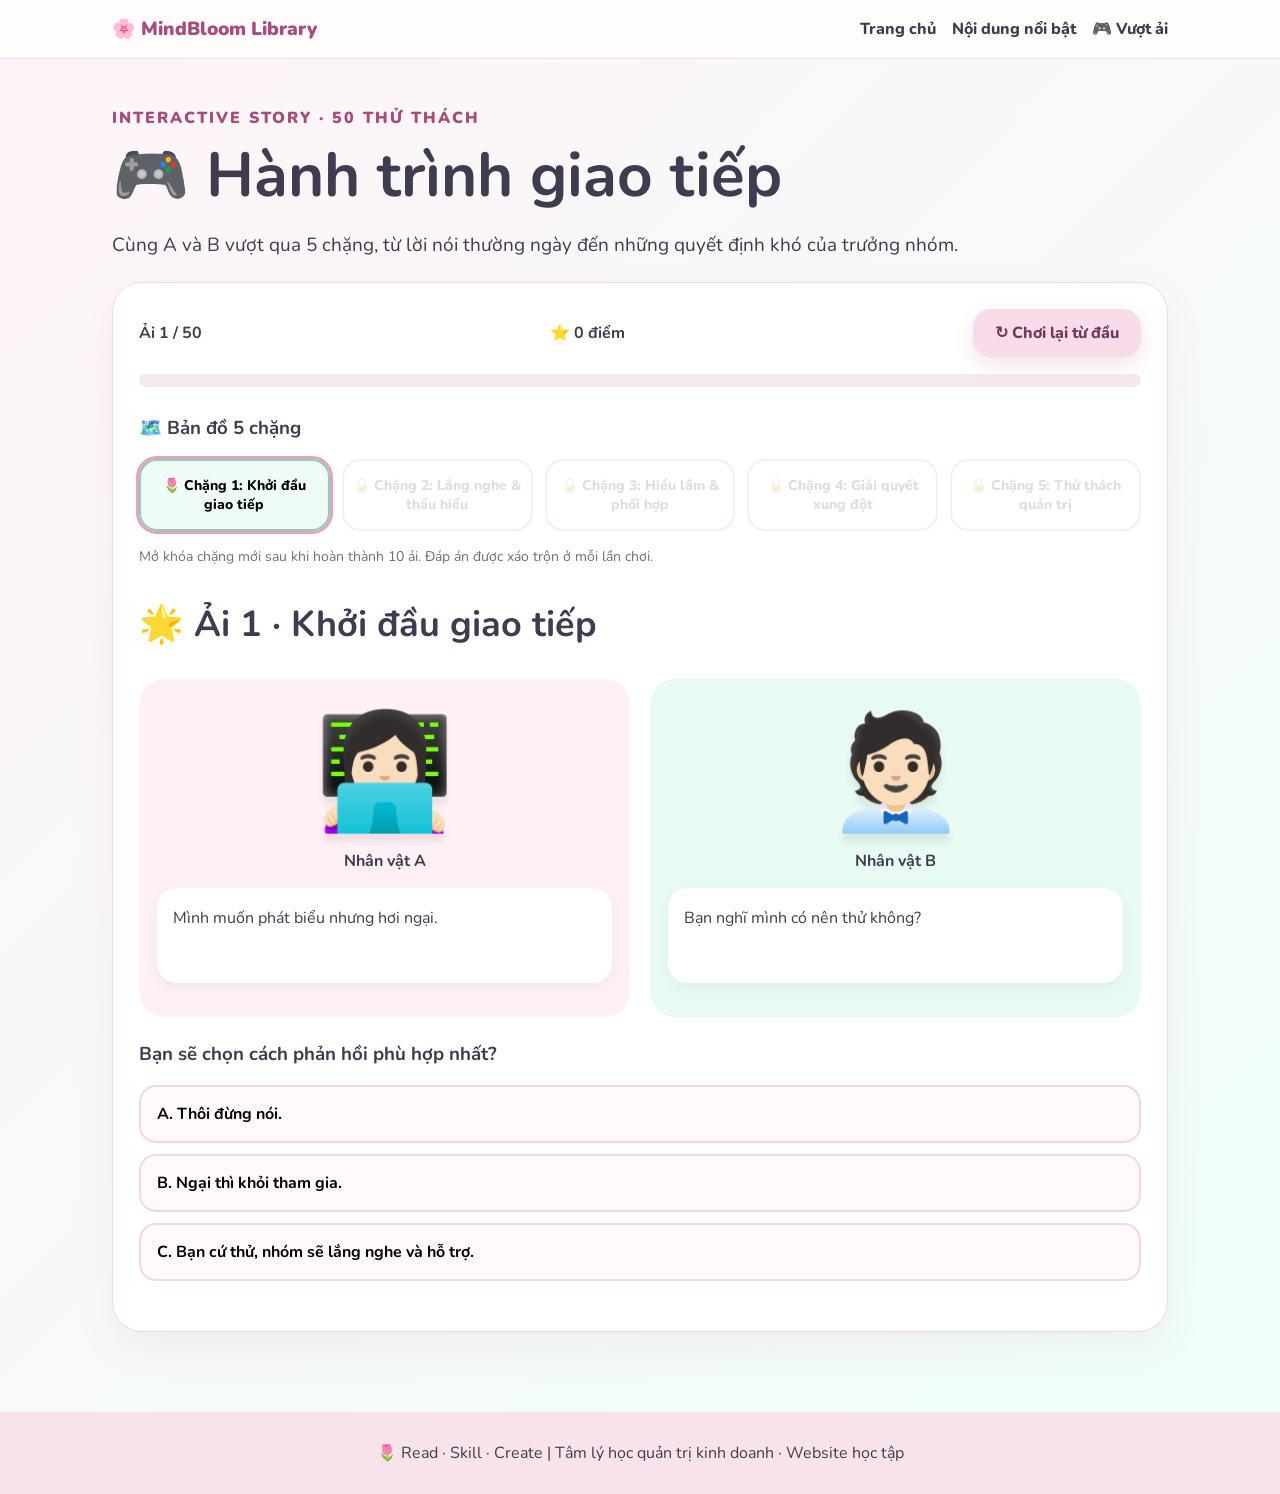
==== trochoi.html @ 88049e15 "Add files via upload" ====
<!doctype html><html lang="vi"><head><meta charset="UTF-8"><meta name="viewport" content="width=device-width,initial-scale=1"><title>Trò chơi vượt ải | MindBloom</title><link rel="stylesheet" href="style.css"></head><body><header><nav class="nav"><a class="brand" href="index.html">🌸 MindBloom Library</a><div class="links"><a href="index.html">Trang chủ</a><a href="noidung.html">Nội dung nổi bật</a><a href="trochoi.html">🎮 Vượt ải</a></div></nav></header><main><div class="eyebrow">Interactive story · 50 thử thách</div><h1>🎮 Hành trình giao tiếp</h1><p class="lead">Cùng A và B vượt qua 5 chặng, từ lời nói thường ngày đến những quyết định khó của trưởng nhóm.</p><section class="game-panel"><div class="game-top"><b id="status">Ải 1 / 50</b><b id="score">⭐ 0 điểm</b><button class="btn soft" id="reset">↻ Chơi lại từ đầu</button></div><div class="bar"><span id="progress" style="width:2%"></span></div><h3>🗺️ Bản đồ 5 chặng</h3><div class="levelgrid" id="levels"></div><p class="note">Mở khóa chặng mới sau khi hoàn thành 10 ải. Đáp án được xáo trộn ở mỗi lần chơi.</p><div id="scene" class="fade"><h2 id="heading">Ải 1</h2><div class="stage"><div class="character"><div class="avatar">👩🏻‍💻</div><b>Nhân vật A</b><p class="speech" id="a"></p></div><div class="character"><div class="avatar">🧑🏻‍💼</div><b>Nhân vật B</b><p class="speech" id="b"></p></div></div><h3 id="question"></h3><div class="answers" id="answers"></div><div id="feedback" class="feedback hidden" aria-live="polite"></div><div class="actions"><button class="btn mint hidden" id="next">Tiếp tục →</button></div></div><div id="finish" class="hidden"><h2>🏆 Hoàn thành 50 ải!</h2><p id="result"></p><button class="btn" id="again">Chơi lại với đáp án mới</button></div></section></main><footer>🌷 Read · Skill · Create | Tâm lý học quản trị kinh doanh · Website học tập</footer><script src="data.js"></script><script>
const $=id=>document.getElementById(id),levels=['Khởi đầu giao tiếp','Lắng nghe & thấu hiểu','Hiểu lầm & phối hợp','Giải quyết xung đột','Thử thách quản trị'];
let index=0,score=0,answered=false,order=[];const shuffle=a=>{let b=[...a];for(let i=b.length-1;i>0;i--){let j=Math.floor(Math.random()*(i+1));[b[i],b[j]]=[b[j],b[i]]}return b};
function load(){try{let s=JSON.parse(localStorage.getItem('mindbloom50'));if(s&&s.index>=0&&s.index<=50&&Array.isArray(s.order)&&s.order.length===50){index=s.index;score=s.score;order=s.order;return}}catch(e){}reset(false)}
function reset(render=true){index=0;score=0;order=[];for(let k=0;k<5;k++)order.push(...shuffle(Array.from({length:10},(_,j)=>k*10+j)));save();if(render)draw()}
function save(){try{localStorage.setItem('mindbloom50',JSON.stringify({index,score,order}))}catch(e){}}
function map(){let max=Math.min(4,Math.floor(index/10));$('levels').innerHTML='';levels.forEach((name,i)=>{let b=document.createElement('button');b.className='levelbtn '+(i<=max?'open ':'')+(i===Math.min(4,Math.floor(index/10))?'active':'');b.disabled=i>max;b.textContent=(i>max?'🔒 ':'🌷 ')+`Chặng ${i+1}: ${name}`;b.onclick=()=>{if(i*10<=index){index=i*10;save();draw()}};$('levels').append(b)})}
function draw(){map();$('score').textContent='⭐ '+score+' điểm';$('progress').style.width=(index/50*100)+'%';$('status').textContent=index>=50?'Đã hoàn thành':`Ải ${index+1} / 50`;if(index>=50){$('scene').classList.add('hidden');$('finish').classList.remove('hidden');$('result').textContent=`Em đạt ${score}/50 điểm. Chơi lại để luyện phản xạ giao tiếp tốt hơn nhé!`;return}$('scene').classList.remove('hidden');$('finish').classList.add('hidden');$('feedback').classList.add('hidden');$('next').classList.add('hidden');answered=false;let s=SCENARIOS[order[index]];$('heading').textContent=`🌟 Ải ${index+1} · ${levels[Math.floor(index/10)]}`;$('a').textContent=s.a;$('b').textContent=s.b;$('question').textContent=s.q;$('answers').innerHTML='';shuffle(s.opts.map((t,i)=>({t,correct:i===0}))).forEach((o,i)=>{let btn=document.createElement('button');btn.className='option';btn.textContent=String.fromCharCode(65+i)+'. '+o.t;btn.onclick=()=>choose(o,btn,s);$('answers').append(btn)})}
function choose(o,btn,s){if(answered)return;answered=true;if(o.correct)score++;document.querySelectorAll('.option').forEach(b=>{b.disabled=true;if(b.textContent.slice(3)===s.opts[0])b.classList.add('correct')});if(!o.correct)btn.classList.add('wrong');$('feedback').textContent=(o.correct?'✅ Chính xác! ':'💡 Chưa phù hợp. ')+s.why+' Cách phản hồi gợi ý: “'+s.opts[0]+'”';$('feedback').classList.remove('hidden');$('next').classList.remove('hidden');$('score').textContent='⭐ '+score+' điểm';save()}
$('next').onclick=()=>{index++;save();draw();$('scene').scrollIntoView({behavior:'smooth',block:'start'})};$('reset').onclick=()=>{if(confirm('Bắt đầu lại và xáo trộn các đáp án?'))reset()};$('again').onclick=()=>reset();load();draw();
</script></body></html>
---- style.css ----
@import url('https://fonts.googleapis.com/css2?family=Nunito:wght@400;600;700;800;900&display=swap');:root{--pink:#f7cddd;--mint:#c5f0e1;--ink:#403b50;--accent:#b65383;--white:#fffdfb}*{box-sizing:border-box}body{margin:0;font-family:Nunito,Arial,sans-serif;color:var(--ink);background:linear-gradient(135deg,#fff4f8,#effff9)}header{position:sticky;top:0;z-index:9;background:#fffdfbef;backdrop-filter:blur(12px);border-bottom:1px solid #f3d9e5}.nav{max-width:1100px;margin:auto;padding:16px 22px;display:flex;justify-content:space-between;align-items:center;gap:14px}.brand{font-size:19px;font-weight:900;color:#a74c7c;text-decoration:none}.links{display:flex;gap:16px;flex-wrap:wrap}.links a{color:var(--ink);text-decoration:none;font-weight:800}.links a:hover{color:var(--accent)}main{max-width:1100px;margin:auto;padding:48px 22px 80px}.hero{display:grid;grid-template-columns:1.2fr .8fr;gap:30px;align-items:center;min-height:440px}.eyebrow{color:#a74c7c;font-weight:900;letter-spacing:2px;text-transform:uppercase}h1{font-size:clamp(34px,5vw,62px);line-height:1.12;margin:12px 0}h2{font-size:clamp(25px,3vw,36px)}p{line-height:1.75}.lead{font-size:19px}.btn{border:0;background:#b65383;color:white;padding:13px 22px;border-radius:18px;font:800 16px Nunito;cursor:pointer;text-decoration:none;display:inline-block;box-shadow:0 8px 20px #b6538329;transition:.2s}.btn:hover{transform:translateY(-3px)}.btn.mint{background:#74bfa9;color:#173e36}.btn.soft{background:#f9dce9;color:#713957}.actions{display:flex;gap:12px;flex-wrap:wrap;margin-top:24px}.book{margin:auto;width:min(290px,90%);aspect-ratio:3/4;background:linear-gradient(145deg,#f9d0df,#e6a9c5);border-radius:9px 22px 22px 9px;box-shadow:18px 20px 0 #bfead9,20px 28px 32px #9d7c8a40;display:flex;flex-direction:column;justify-content:center;text-align:center;padding:24px;border-left:12px solid #bd7096;transform:rotate(-5deg);animation:float 4s ease-in-out infinite}.book strong{font-size:29px;line-height:1.25}.book small{margin-top:20px}.section{margin-top:70px}.cards{display:grid;grid-template-columns:repeat(3,1fr);gap:18px}.card{background:#fff;border:1px solid #f4e3ea;border-radius:25px;padding:25px;box-shadow:0 12px 30px #956a7b12;transition:.2s}.card:hover{transform:translateY(-5px)}.card h3{margin:8px 0}.pill{display:inline-block;background:#d7f5e9;border-radius:50px;padding:6px 13px;font-weight:800;font-size:13px}.topic{margin:16px 0}.topic summary{cursor:pointer;font-size:18px;font-weight:900}.topic p{margin-bottom:0}.game-panel{background:white;border-radius:30px;padding:26px;border:1px solid #f3d8e5;box-shadow:0 16px 40px #b6538315}.game-top{display:flex;justify-content:space-between;align-items:center;gap:10px;flex-wrap:wrap}.bar{height:13px;border-radius:20px;background:#f5e8ee;overflow:hidden;margin:17px 0 28px}.bar span{display:block;height:100%;background:linear-gradient(90deg,#ef9fc4,#8ed9bf);transition:width .4s}.stage{display:grid;grid-template-columns:1fr 1fr;gap:20px;margin:24px 0}.character{text-align:center;background:#fff0f5;border-radius:25px;padding:18px;position:relative;animation:pop .5s}.character:nth-child(2){background:#e7fbf2}.avatar{font-size:clamp(62px,9vw,112px);filter:drop-shadow(0 8px 3px #00000012);animation:float 3.4s ease-in-out infinite}.character:nth-child(2) .avatar{animation-delay:.6s}.speech{background:#fff;border-radius:20px;padding:16px;min-height:95px;box-shadow:0 5px 15px #0000000b;text-align:left}.answers{display:grid;gap:11px}.option{border:2px solid #f1d8e3;border-radius:17px;background:#fff9fc;text-align:left;padding:16px;font:700 16px Nunito;cursor:pointer;transition:.2s}.option:hover:not(:disabled){border-color:#b65383;transform:translateX(4px)}.option:disabled{cursor:default}.option.correct{background:#ddf7ea;border-color:#5aa98b}.option.wrong{background:#ffe5e8;border-color:#e88899}.feedback{padding:18px;background:#f3fbf7;border-radius:18px;margin-top:17px}.hidden{display:none!important}.levelgrid{display:grid;grid-template-columns:repeat(5,1fr);gap:12px}.levelbtn{border:2px solid #efd8e3;border-radius:18px;padding:15px 8px;background:white;cursor:pointer;font:800 14px Nunito}.levelbtn:disabled{opacity:.45;cursor:not-allowed}.levelbtn.open{border-color:#8ccfb7;background:#effdf6}.levelbtn.active{outline:3px solid #e6a1c1}.note{font-size:14px;color:#756c7c}footer{text-align:center;padding:30px;background:#f9e3eb}.fade{animation:pop .5s}@keyframes pop{from{opacity:0;transform:translateY(12px)}to{opacity:1;transform:translateY(0)}}@keyframes float{50%{transform:translateY(-9px)}}@media(max-width:700px){.hero{grid-template-columns:1fr}.cards{grid-template-columns:1fr}.levelgrid{grid-template-columns:repeat(2,1fr)}.nav{flex-direction:column}.stage{gap:9px}.character{padding:10px}.speech{padding:11px;font-size:14px}.game-panel{padding:16px}main{padding-top:30px}}
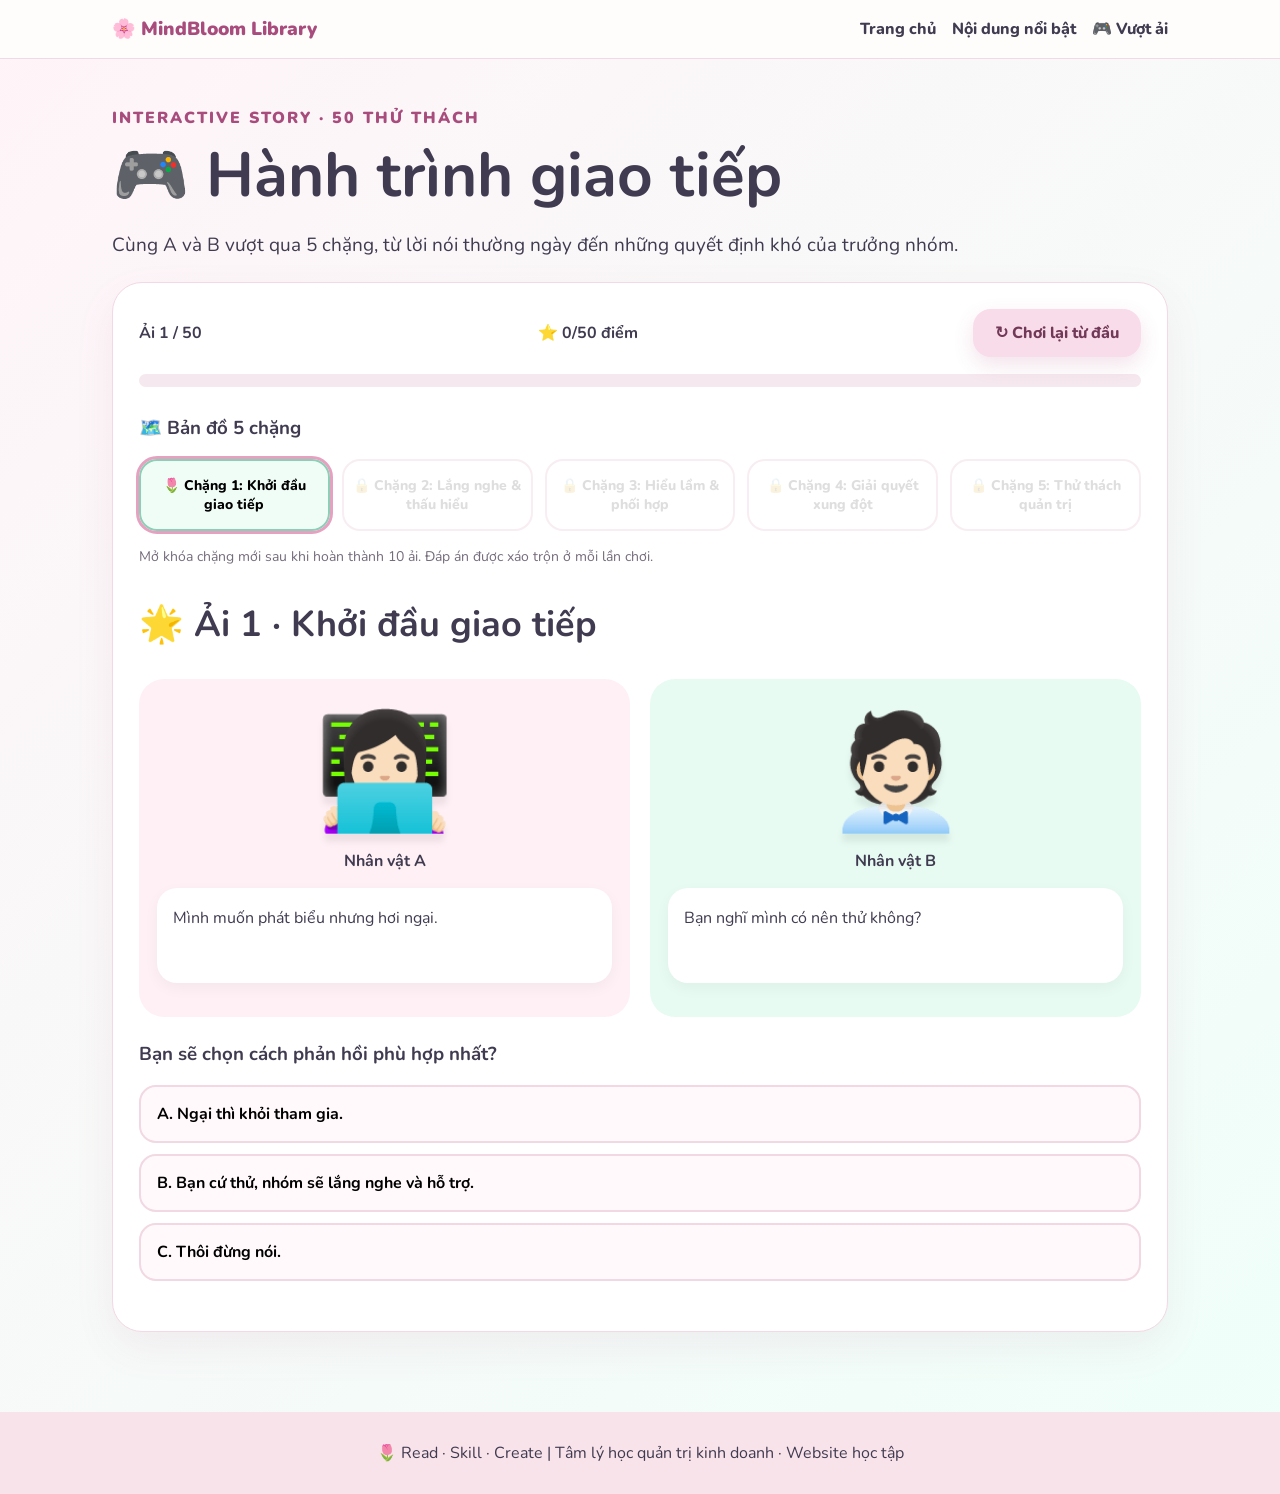
==== commit 0f602360: "Update trochoi.html" ====
--- a/trochoi.html
+++ b/trochoi.html
@@ -1,11 +1,295 @@
 <!doctype html><html lang="vi"><head><meta charset="UTF-8"><meta name="viewport" content="width=device-width,initial-scale=1"><title>Trò chơi vượt ải | MindBloom</title><link rel="stylesheet" href="style.css"></head><body><header><nav class="nav"><a class="brand" href="index.html">🌸 MindBloom Library</a><div class="links"><a href="index.html">Trang chủ</a><a href="noidung.html">Nội dung nổi bật</a><a href="trochoi.html">🎮 Vượt ải</a></div></nav></header><main><div class="eyebrow">Interactive story · 50 thử thách</div><h1>🎮 Hành trình giao tiếp</h1><p class="lead">Cùng A và B vượt qua 5 chặng, từ lời nói thường ngày đến những quyết định khó của trưởng nhóm.</p><section class="game-panel"><div class="game-top"><b id="status">Ải 1 / 50</b><b id="score">⭐ 0 điểm</b><button class="btn soft" id="reset">↻ Chơi lại từ đầu</button></div><div class="bar"><span id="progress" style="width:2%"></span></div><h3>🗺️ Bản đồ 5 chặng</h3><div class="levelgrid" id="levels"></div><p class="note">Mở khóa chặng mới sau khi hoàn thành 10 ải. Đáp án được xáo trộn ở mỗi lần chơi.</p><div id="scene" class="fade"><h2 id="heading">Ải 1</h2><div class="stage"><div class="character"><div class="avatar">👩🏻‍💻</div><b>Nhân vật A</b><p class="speech" id="a"></p></div><div class="character"><div class="avatar">🧑🏻‍💼</div><b>Nhân vật B</b><p class="speech" id="b"></p></div></div><h3 id="question"></h3><div class="answers" id="answers"></div><div id="feedback" class="feedback hidden" aria-live="polite"></div><div class="actions"><button class="btn mint hidden" id="next">Tiếp tục →</button></div></div><div id="finish" class="hidden"><h2>🏆 Hoàn thành 50 ải!</h2><p id="result"></p><button class="btn" id="again">Chơi lại với đáp án mới</button></div></section></main><footer>🌷 Read · Skill · Create | Tâm lý học quản trị kinh doanh · Website học tập</footer><script src="data.js"></script><script>
-const $=id=>document.getElementById(id),levels=['Khởi đầu giao tiếp','Lắng nghe & thấu hiểu','Hiểu lầm & phối hợp','Giải quyết xung đột','Thử thách quản trị'];
-let index=0,score=0,answered=false,order=[];const shuffle=a=>{let b=[...a];for(let i=b.length-1;i>0;i--){let j=Math.floor(Math.random()*(i+1));[b[i],b[j]]=[b[j],b[i]]}return b};
-function load(){try{let s=JSON.parse(localStorage.getItem('mindbloom50'));if(s&&s.index>=0&&s.index<=50&&Array.isArray(s.order)&&s.order.length===50){index=s.index;score=s.score;order=s.order;return}}catch(e){}reset(false)}
-function reset(render=true){index=0;score=0;order=[];for(let k=0;k<5;k++)order.push(...shuffle(Array.from({length:10},(_,j)=>k*10+j)));save();if(render)draw()}
-function save(){try{localStorage.setItem('mindbloom50',JSON.stringify({index,score,order}))}catch(e){}}
-function map(){let max=Math.min(4,Math.floor(index/10));$('levels').innerHTML='';levels.forEach((name,i)=>{let b=document.createElement('button');b.className='levelbtn '+(i<=max?'open ':'')+(i===Math.min(4,Math.floor(index/10))?'active':'');b.disabled=i>max;b.textContent=(i>max?'🔒 ':'🌷 ')+`Chặng ${i+1}: ${name}`;b.onclick=()=>{if(i*10<=index){index=i*10;save();draw()}};$('levels').append(b)})}
-function draw(){map();$('score').textContent='⭐ '+score+' điểm';$('progress').style.width=(index/50*100)+'%';$('status').textContent=index>=50?'Đã hoàn thành':`Ải ${index+1} / 50`;if(index>=50){$('scene').classList.add('hidden');$('finish').classList.remove('hidden');$('result').textContent=`Em đạt ${score}/50 điểm. Chơi lại để luyện phản xạ giao tiếp tốt hơn nhé!`;return}$('scene').classList.remove('hidden');$('finish').classList.add('hidden');$('feedback').classList.add('hidden');$('next').classList.add('hidden');answered=false;let s=SCENARIOS[order[index]];$('heading').textContent=`🌟 Ải ${index+1} · ${levels[Math.floor(index/10)]}`;$('a').textContent=s.a;$('b').textContent=s.b;$('question').textContent=s.q;$('answers').innerHTML='';shuffle(s.opts.map((t,i)=>({t,correct:i===0}))).forEach((o,i)=>{let btn=document.createElement('button');btn.className='option';btn.textContent=String.fromCharCode(65+i)+'. '+o.t;btn.onclick=()=>choose(o,btn,s);$('answers').append(btn)})}
-function choose(o,btn,s){if(answered)return;answered=true;if(o.correct)score++;document.querySelectorAll('.option').forEach(b=>{b.disabled=true;if(b.textContent.slice(3)===s.opts[0])b.classList.add('correct')});if(!o.correct)btn.classList.add('wrong');$('feedback').textContent=(o.correct?'✅ Chính xác! ':'💡 Chưa phù hợp. ')+s.why+' Cách phản hồi gợi ý: “'+s.opts[0]+'”';$('feedback').classList.remove('hidden');$('next').classList.remove('hidden');$('score').textContent='⭐ '+score+' điểm';save()}
-$('next').onclick=()=>{index++;save();draw();$('scene').scrollIntoView({behavior:'smooth',block:'start'})};$('reset').onclick=()=>{if(confirm('Bắt đầu lại và xáo trộn các đáp án?'))reset()};$('again').onclick=()=>reset();load();draw();
-</script></body></html>+const $ = id => document.getElementById(id);
+
+const levels = [
+  'Khởi đầu giao tiếp',
+  'Lắng nghe & thấu hiểu',
+  'Hiểu lầm & phối hợp',
+  'Giải quyết xung đột',
+  'Thử thách quản trị'
+];
+
+const TOTAL = 50;
+const KEY = 'mindbloom50_v3';
+
+let index = 0;
+let score = 0;
+let answered = false;
+let order = [];
+let results = {};
+let unlocked = 0;
+
+function shuffle(arr) {
+  const a = [...arr];
+  for (let i = a.length - 1; i > 0; i--) {
+    const j = Math.floor(Math.random() * (i + 1));
+    [a[i], a[j]] = [a[j], a[i]];
+  }
+  return a;
+}
+
+function updateScore() {
+  score = Math.min(
+    TOTAL,
+    Object.values(results).filter(v => v === true).length
+  );
+}
+
+function save() {
+  try {
+    localStorage.setItem(KEY, JSON.stringify({
+      index, order, results, unlocked
+    }));
+  } catch (e) {}
+}
+
+function reset(render = true) {
+  index = 0;
+  score = 0;
+  answered = false;
+  unlocked = 0;
+  results = {};
+  order = [];
+
+  for (let k = 0; k < 5; k++) {
+    const group = Array.from(
+      { length: 10 },
+      (_, j) => k * 10 + j
+    );
+    order.push(...shuffle(group));
+  }
+
+  // Xóa dữ liệu cũ bị cộng dồn điểm.
+  try {
+    localStorage.removeItem('mindbloom50');
+    localStorage.removeItem('mindbloom50_v2');
+    localStorage.removeItem(KEY);
+  } catch (e) {}
+
+  save();
+  if (render) draw();
+}
+
+function load() {
+  try {
+    const s = JSON.parse(localStorage.getItem(KEY));
+
+    if (
+      s &&
+      Number.isInteger(s.index) &&
+      s.index >= 0 &&
+      s.index <= TOTAL &&
+      Array.isArray(s.order) &&
+      s.order.length === TOTAL &&
+      new Set(s.order).size === TOTAL &&
+      s.order.every(n =>
+        Number.isInteger(n) && n >= 0 && n < TOTAL
+      ) &&
+      s.results &&
+      typeof s.results === 'object' &&
+      !Array.isArray(s.results)
+    ) {
+      index = s.index;
+      order = s.order;
+      results = {};
+
+      for (const [key, value] of Object.entries(s.results)) {
+        const n = Number(key);
+        if (
+          Number.isInteger(n) &&
+          n >= 0 &&
+          n < TOTAL &&
+          (value === true || value === false)
+        ) {
+          results[n] = value;
+        }
+      }
+
+      unlocked = Math.min(
+        TOTAL,
+        Math.max(index, Number(s.unlocked) || 0)
+      );
+
+      updateScore();
+      return;
+    }
+  } catch (e) {}
+
+  reset(false);
+}
+
+function map() {
+  const max = Math.min(4, Math.floor(unlocked / 10));
+  const current = Math.min(4, Math.floor(index / 10));
+
+  $('levels').innerHTML = '';
+
+  levels.forEach((name, i) => {
+    const btn = document.createElement('button');
+
+    btn.className = 'levelbtn ' +
+      (i <= max ? 'open ' : '') +
+      (i === current ? 'active' : '');
+
+    btn.disabled = i > max;
+    btn.textContent =
+      (i > max ? '🔒 ' : '🌷 ') +
+      `Chặng ${i + 1}: ${name}`;
+
+    btn.onclick = () => {
+      if (i <= max) {
+        index = i * 10;
+        save();
+        draw();
+      }
+    };
+
+    $('levels').appendChild(btn);
+  });
+}
+
+function draw() {
+  updateScore();
+  map();
+
+  $('score').textContent = `⭐ ${score}/50 điểm`;
+  $('progress').style.width =
+    `${Math.min(100, index / TOTAL * 100)}%`;
+
+  $('status').textContent =
+    index >= TOTAL
+      ? 'Đã hoàn thành'
+      : `Ải ${index + 1} / 50`;
+
+  if (index >= TOTAL) {
+    $('scene').classList.add('hidden');
+    $('finish').classList.remove('hidden');
+    $('result').textContent =
+      `Em đạt ${score}/50 điểm. Chúc mừng em đã hoàn thành!`;
+    return;
+  }
+
+  $('scene').classList.remove('hidden');
+  $('finish').classList.add('hidden');
+  $('feedback').classList.add('hidden');
+  $('next').classList.add('hidden');
+
+  const id = order[index];
+  const s = SCENARIOS[id];
+
+  answered = Object.prototype.hasOwnProperty.call(results, id);
+
+  $('heading').textContent =
+    `🌟 Ải ${index + 1} · ${levels[Math.floor(index / 10)]}`;
+
+  $('a').textContent = s.a;
+  $('b').textContent = s.b;
+  $('question').textContent = s.q;
+  $('answers').innerHTML = '';
+
+  const options = shuffle(
+    s.opts.map((text, i) => ({
+      text,
+      correct: i === 0
+    }))
+  );
+
+  options.forEach((option, i) => {
+    const btn = document.createElement('button');
+    btn.className = 'option';
+    btn.textContent =
+      String.fromCharCode(65 + i) + '. ' + option.text;
+
+    if (answered) {
+      btn.disabled = true;
+      if (option.correct) {
+        btn.classList.add('correct');
+      }
+    } else {
+      btn.onclick = () => choose(option, btn, s);
+    }
+
+    $('answers').appendChild(btn);
+  });
+
+  if (answered) {
+    $('feedback').textContent =
+      '📖 Câu này đã được trả lời và tính điểm. ' +
+      s.why +
+      ' Đáp án phù hợp: “' + s.opts[0] + '”';
+
+    $('feedback').classList.remove('hidden');
+    $('next').classList.remove('hidden');
+  }
+}
+
+function choose(option, btn, scenario) {
+  const id = order[index];
+
+  // Một câu chỉ được tính điểm một lần.
+  if (
+    answered ||
+    Object.prototype.hasOwnProperty.call(results, id)
+  ) return;
+
+  answered = true;
+  results[id] = option.correct;
+
+  updateScore();
+
+  document.querySelectorAll('.option').forEach(b => {
+    b.disabled = true;
+
+    if (b.textContent.slice(3) === scenario.opts[0]) {
+      b.classList.add('correct');
+    }
+  });
+
+  if (!option.correct) {
+    btn.classList.add('wrong');
+  }
+
+  $('feedback').textContent =
+    (option.correct
+      ? '✅ Chính xác! '
+      : '💡 Chưa phù hợp. ') +
+    scenario.why +
+    ' Cách phản hồi gợi ý: “' +
+    scenario.opts[0] + '”';
+
+  $('feedback').classList.remove('hidden');
+  $('next').classList.remove('hidden');
+  $('score').textContent = `⭐ ${score}/50 điểm`;
+
+  save();
+}
+
+$('next').onclick = () => {
+  if (!answered) return;
+
+  index = Math.min(TOTAL, index + 1);
+  unlocked = Math.max(unlocked, index);
+
+  save();
+  draw();
+
+  if (index < TOTAL) {
+    $('scene').scrollIntoView({
+      behavior: 'smooth',
+      block: 'start'
+    });
+  }
+};
+
+$('reset').onclick = () => {
+  if (confirm('Chơi lại từ đầu? Điểm sẽ trở về 0/50.')) {
+    reset();
+  }
+};
+
+$('again').onclick = () => reset();
+
+load();
+draw();
+
+</script></body></html>
